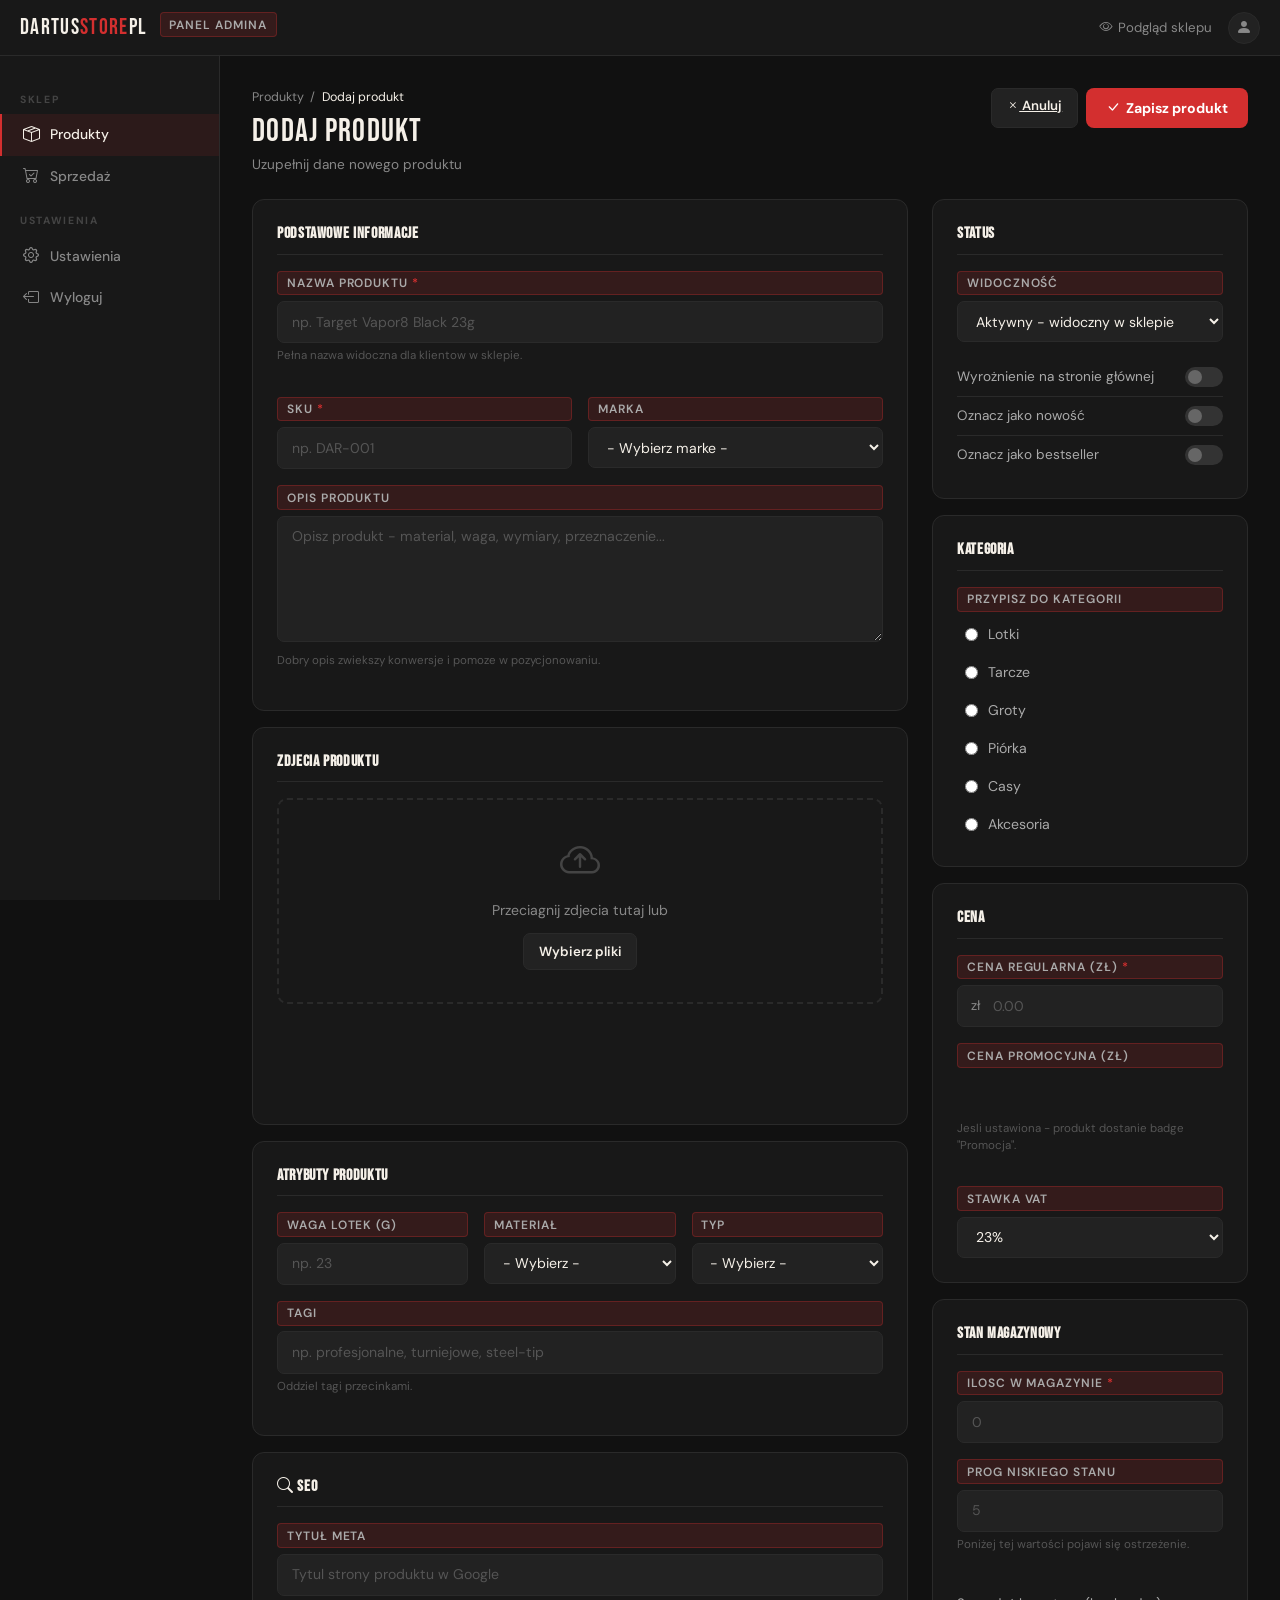
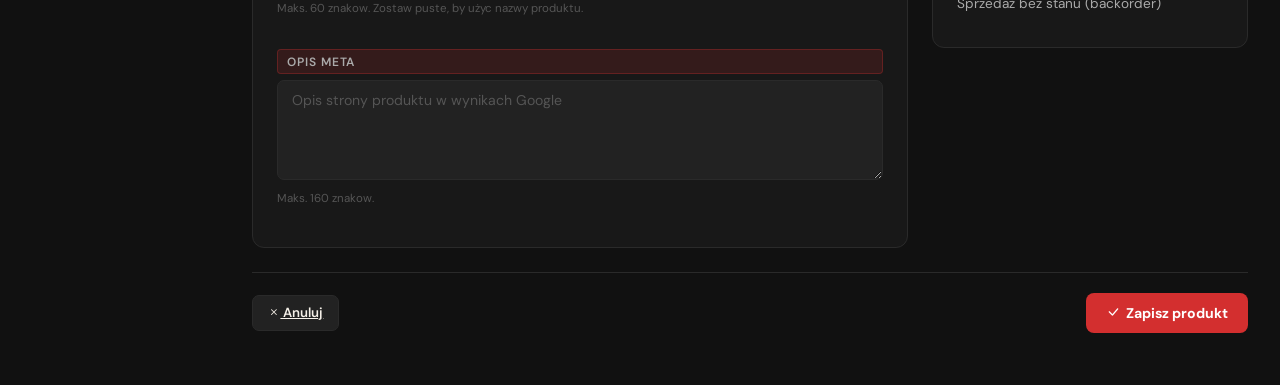
==== DartusStorePL/admin-dodaj.html @ 78778177 "Publish project on GitHub Publish the full project and W3C validation on GitHub" ====
<!DOCTYPE html>
<html lang="pl">
<head>
  <meta charset="UTF-8">
  <meta name="viewport" content="width=device-width, initial-scale=1.0">
  <meta name="description" content="Panel administracyjny DartusStorePL - dodawanie nowego produktu.">
  <meta name="robots" content="noindex, nofollow">
  <meta name="author" content="Julian Machowski 4TP">

  <title>Dodaj produkt - DartusStorePL Admin</title>

  <link rel="stylesheet" href="https://cdn.jsdelivr.net/npm/bootstrap@5.3.3/dist/css/bootstrap.min.css">
  <link rel="stylesheet" href="https://cdn.jsdelivr.net/npm/bootstrap-icons@1.11.3/font/bootstrap-icons.min.css">
  <link rel="stylesheet" href="css/admin.css">

  <link rel="preconnect" href="https://fonts.googleapis.com">
  <link rel="preconnect" href="https://fonts.gstatic.com" crossorigin="anonymous">
  <link href="https://fonts.googleapis.com/css2?family=Bebas+Neue&family=DM+Sans:wght@400;500;600&display=swap" rel="stylesheet">
  <link rel="shortcut icon" href="assets/img/favicon.ico" type="image/x-icon">
</head>
<body class="admin-body">

<header class="admin-topbar">
  <div class="admin-topbar-inner">
    <div class="admin-brand">
      <a href="index.html" class="admin-logo">Dartus<span>Store</span>PL</a>
      <span class="admin-label">Panel admina</span>
    </div>
    <div class="admin-topbar-right">
      <a href="index.html" class="admin-topbar-link" aria-label="Podglad sklepu">
        <i class="bi bi-eye" aria-hidden="true"></i>
        <span class="d-none d-md-inline">Podgląd sklepu</span>
      </a>
      <div class="admin-avatar" role="img" aria-label="Zalogowany jako: Admin">
        <i class="bi bi-person-fill" aria-hidden="true"></i>
      </div>
    </div>
  </div>
</header>

<div class="admin-layout">

  <nav class="admin-sidebar" aria-label="Nawigacja panelu administracyjnego">
    <ul class="admin-nav">
      <li class="admin-nav-section">Sklep</li>
      <li>
        <a href="admin-produkty.html" class="admin-nav-link active" aria-current="page">
          <i class="bi bi-box-seam" aria-hidden="true"></i> Produkty
        </a>
      </li>
      <li>
        <a href="admin-sprzedaz.html" class="admin-nav-link">
          <i class="bi bi-cart-check" aria-hidden="true"></i> Sprzedaż
        </a>
      </li>
      <li class="admin-nav-section">Ustawienia</li>
      <li>
        <a href="#" class="admin-nav-link">
          <i class="bi bi-gear" aria-hidden="true"></i> Ustawienia
        </a>
      </li>
      <li>
        <a href="index.html" class="admin-nav-link">
          <i class="bi bi-box-arrow-left" aria-hidden="true"></i> Wyloguj
        </a>
      </li>
    </ul>
  </nav>

  <main class="admin-main" id="main-content">

    <div class="admin-page-header">
      <div>
        <nav aria-label="Sciezka nawigacyjna">
          <ol class="admin-breadcrumb">
            <li><a href="admin-produkty.html">Produkty</a></li>
            <li aria-hidden="true">/</li>
            <li aria-current="page">Dodaj produkt</li>
          </ol>
        </nav>
        <h1 class="admin-page-title">Dodaj produkt</h1>
        <p class="admin-page-sub">Uzupełnij dane nowego produktu</p>
      </div>
      <div class="d-flex gap-2 flex-wrap">
        <a href="admin-produkty.html" class="btn-secondary-admin">
          <i class="bi bi-x" aria-hidden="true"></i> Anuluj
        </a>
        <button type="submit" form="productForm" class="btn-primary-admin">
          <i class="bi bi-check-lg" aria-hidden="true"></i> Zapisz produkt
        </button>
      </div>
    </div>

    <form id="productForm" method="post" action="#" novalidate>
      <div class="row g-4">

        <div class="col-lg-8">

          <section class="admin-form-card" aria-labelledby="section-basic">
            <h2 class="admin-form-section-title" id="section-basic">Podstawowe informacje</h2>
            <div class="row g-3">
              <div class="col-12">
                <label for="productName" class="admin-label">
                  Nazwa produktu <span class="admin-required" aria-hidden="true">*</span>
                </label>
                <input type="text" id="productName" name="productName" class="admin-input"
                  placeholder="np. Target Vapor8 Black 23g" required autocomplete="off">
                <p class="admin-input-hint">Pełna nazwa widoczna dla klientow w sklepie.</p>
              </div>
              <div class="col-md-6">
                <label for="productSku" class="admin-label">
                  SKU <span class="admin-required" aria-hidden="true">*</span>
                </label>
                <input type="text" id="productSku" name="productSku" class="admin-input"
                  placeholder="np. DAR-001" required autocomplete="off">
              </div>
              <div class="col-md-6">
                <label for="productBrand" class="admin-label">Marka</label>
                <select id="productBrand" name="productBrand" class="admin-input">
                  <option value="">- Wybierz marke -</option>
                  <option value="target">Target</option>
                  <option value="winmau">Winmau</option>
                  <option value="unicorn">Unicorn</option>
                  <option value="harrows">Harrows</option>
                  <option value="red-dragon">Red Dragon</option>
                  <option value="gran">Gran</option>
                </select>
              </div>
              <div class="col-12">
                <label for="productDesc" class="admin-label">Opis produktu</label>
                <textarea id="productDesc" name="productDesc" class="admin-input admin-textarea"
                  rows="5" placeholder="Opisz produkt - material, waga, wymiary, przeznaczenie..."></textarea>
                <p class="admin-input-hint">Dobry opis zwiekszy konwersje i pomoze w pozycjonowaniu.</p>
              </div>
            </div>
          </section>

          <section class="admin-form-card" aria-labelledby="section-images">
            <h2 class="admin-form-section-title" id="section-images">Zdjecia produktu</h2>
            <div class="upload-zone" role="region" aria-label="Strefa przesylania zdejec">
              <i class="bi bi-cloud-arrow-up upload-zone-icon" aria-hidden="true"></i>
              <p class="upload-zone-text">Przeciagnij zdjecia tutaj lub</p>
              <label for="productImages" class="btn-secondary-admin upload-file-label">
                Wybierz pliki
                <input type="file" id="productImages" name="productImages"
                  accept="image/jpeg,image/png,image/webp" multiple class="visually-hidden">
              </label>
            </div> 
            <div class="upload-preview" role="region" aria-label="Podglad zdejec">
              <div class="upload-thumb upload-thumb-empty" role="img" aria-label="Zdjecie glowne - puste">
                <i class="bi bi-image" aria-hidden="true"></i>
                <span>Glowne</span>
              </div>
              <div class="upload-thumb upload-thumb-empty" role="img" aria-label="Zdjecie 2 - puste">
                <i class="bi bi-plus" aria-hidden="true"></i>
              </div>
              <div class="upload-thumb upload-thumb-empty" role="img" aria-label="Zdjecie 3 - puste">
                <i class="bi bi-plus" aria-hidden="true"></i>
              </div>
              <div class="upload-thumb upload-thumb-empty" role="img" aria-label="Zdjecie 4 - puste">
                <i class="bi bi-plus" aria-hidden="true"></i>
              </div>
            </div>
          </section>

          <section class="admin-form-card" aria-labelledby="section-attrs">
            <h2 class="admin-form-section-title" id="section-attrs">Atrybuty produktu</h2>
            <div class="row g-3">
              <div class="col-md-4">
                <label for="attrWeight" class="admin-label">Waga lotek (g)</label>
                <input type="number" id="attrWeight" name="attrWeight" class="admin-input"
                  placeholder="np. 23" min="1" max="50" step="0.5">
              </div>
              <div class="col-md-4">
                <label for="attrMaterial" class="admin-label">Materiał</label>
                <select id="attrMaterial" name="attrMaterial" class="admin-input">
                  <option value="">- Wybierz -</option>
                  <option value="tungsten-90">Wolfram 90%</option>
                  <option value="tungsten-80">Wolfram 80%</option>
                  <option value="brass">Mosiadz</option>
                  <option value="plastic">Plastik</option>
                  <option value="sisal">Sisal</option>
                </select>
              </div>
              <div class="col-md-4">
                <label for="attrType" class="admin-label">Typ</label>
                <select id="attrType" name="attrType" class="admin-input">
                  <option value="">- Wybierz -</option>
                  <option value="steel">Steel tip</option>
                  <option value="soft">Soft tip</option>
                  <option value="electronic">Elektroniczna</option>
                  <option value="sisal">Sizalowa</option>
                </select>
              </div>
              <div class="col-12">
                <label for="productTags" class="admin-label">Tagi</label>
                <input type="text" id="productTags" name="productTags" class="admin-input"
                  placeholder="np. profesjonalne, turniejowe, steel-tip" autocomplete="off">
                <p class="admin-input-hint">Oddziel tagi przecinkami.</p>
              </div>
            </div>
          </section>

          <section class="admin-form-card" aria-labelledby="section-seo">
            <h2 class="admin-form-section-title" id="section-seo">
              <i class="bi bi-search" aria-hidden="true"></i> SEO
            </h2>
            <div class="row g-3">
              <div class="col-12">
                <label for="seoTitle" class="admin-label">Tytuł meta</label>
                <input type="text" id="seoTitle" name="seoTitle" class="admin-input"
                  placeholder="Tytul strony produktu w Google" maxlength="60" autocomplete="off">
                <p class="admin-input-hint">Maks. 60 znakow. Zostaw puste, by użyc nazwy produktu.</p>
              </div>
              <div class="col-12">
                <label for="seoDesc" class="admin-label">Opis meta</label>
                <textarea id="seoDesc" name="seoDesc" class="admin-input admin-textarea"
                  rows="2" placeholder="Opis strony produktu w wynikach Google" maxlength="160"></textarea>
                <p class="admin-input-hint">Maks. 160 znakow.</p>
              </div>
            </div>
          </section>

        </div>

        <div class="col-lg-4">

          <section class="admin-form-card" aria-labelledby="section-status">
            <h2 class="admin-form-section-title" id="section-status">Status</h2>
            <div class="mb-3">
              <label for="productStatus" class="admin-label">Widoczność</label>
              <select id="productStatus" name="productStatus" class="admin-input">
                <option value="active">Aktywny - widoczny w sklepie</option>
                <option value="draft">Szkic - niewidoczny</option>
                <option value="archived">Zarchiwizowany</option>
              </select>
            </div>
            <div class="admin-switch-row">
              <span class="admin-switch-label">Wyrożnienie na stronie głównej</span>
              <label class="admin-switch">
                <input type="checkbox" name="featured" aria-describedby="sw-wlacz-wyroznienie-na-stronie-glownej">
                <span class="admin-switch-slider" aria-hidden="true"></span>
                <span id="sw-wlacz-wyroznienie-na-stronie-glownej" class="visually-hidden">Włącz wyrożnienie na stronie głównej</span>
              </label>
            </div>
            <div class="admin-switch-row">
              <span class="admin-switch-label">Oznacz jako nowość</span>
              <label class="admin-switch">
                <input type="checkbox" name="isNew" aria-describedby="sw-oznacz-jako-nowosc">
                <span class="admin-switch-slider" aria-hidden="true"></span>
                <span id="sw-oznacz-jako-nowosc" class="visually-hidden">Oznacz jako nowość</span>
              </label>
            </div>
            <div class="admin-switch-row">
              <span class="admin-switch-label">Oznacz jako bestseller</span>
              <label class="admin-switch">
                <input type="checkbox" name="isBestseller" aria-describedby="sw-oznacz-jako-bestseller">
                <span class="admin-switch-slider" aria-hidden="true"></span>
                <span id="sw-oznacz-jako-bestseller" class="visually-hidden">Oznacz jako bestseller</span>
              </label>
            </div>
          </section>

          <section class="admin-form-card" aria-labelledby="section-category">
            <h2 class="admin-form-section-title" id="section-category">Kategoria</h2>
            <fieldset>
              <legend class="admin-label">Przypisz do kategorii</legend>
              <div class="category-checklist">
                <label class="category-check-item">
                  <input type="radio" name="category" value="lotki"> Lotki
                </label>
                <label class="category-check-item">
                  <input type="radio" name="category" value="tarcze"> Tarcze
                </label>
                <label class="category-check-item">
                  <input type="radio" name="category" value="groty"> Groty
                </label>
                <label class="category-check-item">
                  <input type="radio" name="category" value="piorka"> Piórka
                </label>
                <label class="category-check-item">
                  <input type="radio" name="category" value="casy"> Casy
                </label>
                <label class="category-check-item">
                  <input type="radio" name="category" value="akcesoria"> Akcesoria
                </label>
              </div>
            </fieldset>
          </section>

          <section class="admin-form-card" aria-labelledby="section-price">
            <h2 class="admin-form-section-title" id="section-price">Cena</h2>
            <div class="row g-3">
              <div class="col-12">
                <label for="priceRegular" class="admin-label">
                  Cena regularna (zł) <span class="admin-required" aria-hidden="true">*</span>
                </label>
                <div class="price-input-wrap">
                  <span class="price-input-prefix" aria-hidden="true">zł</span>
                  <input type="number" id="priceRegular" name="priceRegular" class="admin-input price-input"
                    placeholder="0.00" min="0" step="0.01" required>
                </div>
              </div>
              <div class="col-12">
                <label for="priceSale" class="admin-label">Cena promocyjna (zł)</label>
                <div class="price-input-wrap">
                  <span class="price-input-prefix" aria-hidden="true">zł</span>
                  <input type="number" id="priceSale" name="priceSale" class="admin-input price-input"
                    placeholder="Zostaw puste, jesli brak" min="0" step="0.01">
                </div>
                <p class="admin-input-hint">Jesli ustawiona - produkt dostanie badge "Promocja".</p>
              </div>
              <div class="col-12">
                <label for="priceTax" class="admin-label">Stawka VAT</label>
                <select id="priceTax" name="priceTax" class="admin-input">
                  <option value="23" selected>23%</option>
                  <option value="8">8%</option>
                  <option value="5">5%</option>
                  <option value="0">0%</option>
                </select>
              </div>
            </div>
          </section>

          <section class="admin-form-card" aria-labelledby="section-stock">
            <h2 class="admin-form-section-title" id="section-stock">Stan magazynowy</h2>
            <div class="row g-3">
              <div class="col-12">
                <label for="stockQty" class="admin-label">
                  Ilosc w magazynie <span class="admin-required" aria-hidden="true">*</span>
                </label>
                <input type="number" id="stockQty" name="stockQty" class="admin-input"
                  placeholder="0" min="0" required>
              </div>
              <div class="col-12">
                <label for="stockLow" class="admin-label">Prog niskiego stanu</label>
                <input type="number" id="stockLow" name="stockLow" class="admin-input"
                  placeholder="5" min="0">
                <p class="admin-input-hint">Poniżej tej wartości pojawi się ostrzeżenie.</p>
              </div>
              <div class="col-12">
                <div class="admin-switch-row">
                  <span class="admin-switch-label">Sprzedaż bez stanu (backorder)</span>
                  <label class="admin-switch">
                <input type="checkbox" name="backorder" aria-describedby="sw-wlacz-sprzedaz-bez-stanu">
                <span class="admin-switch-slider" aria-hidden="true"></span>
                <span id="sw-wlacz-sprzedaz-bez-stanu" class="visually-hidden">Włącz sprzedaż bez stanu</span>
              </label>
                </div>
              </div>
            </div>
          </section>

        </div>
      </div>

      <div class="admin-form-actions">
        <a href="admin-produkty.html" class="btn-secondary-admin">
          <i class="bi bi-x" aria-hidden="true"></i> Anuluj
        </a>
        <button type="submit" class="btn-primary-admin">
          <i class="bi bi-check-lg" aria-hidden="true"></i> Zapisz produkt
        </button>
      </div>

    </form>
  </main>
</div>

<script src="https://cdn.jsdelivr.net/npm/bootstrap@5.3.3/dist/js/bootstrap.bundle.min.js"></script>
</body>
</html>
---- DartusStorePL/css/admin.css ----
:root {
  --dark: #0f0f0f;
  --dark2: #181818;
  --dark3: #222222;
  --red: #d32f2f;
  --red-h: #e53935;
  --green: #2e7d32;
  --green-h: #388e3c;
  --cream: #f5f0e8;
  --muted: #888;
  --border: #2a2a2a;
  --sidebar-w: 220px;
}

*,
*::before,
*::after {
  box-sizing: border-box;
}

body.admin-body {
  background: #111;
  color: var(--cream);
  font-family: "DM Sans", sans-serif;
  font-size: 14px;
  margin: 0;
}

h1,
h2,
h3 {
  font-family: "Bebas Neue", sans-serif;
  letter-spacing: 0.04em;
}

.admin-topbar {
  position: fixed;
  top: 0;
  left: 0;
  right: 0;
  height: 56px;
  background: var(--dark2);
  border-bottom: 1px solid var(--border);
  z-index: 1000;
}
.admin-topbar-inner {
  height: 100%;
  display: flex;
  align-items: center;
  justify-content: space-between;
  padding: 0 1.25rem;
}
.admin-brand {
  display: flex;
  align-items: center;
  gap: 0.75rem;
}
.admin-logo {
  font-family: "Bebas Neue", sans-serif;
  font-size: 1.4rem;
  letter-spacing: 0.06em;
  color: var(--cream);
  text-decoration: none;
}
.admin-logo span {
  color: var(--red);
}
.admin-label {
  background: rgba(211, 47, 47, 0.15);
  border: 1px solid rgba(211, 47, 47, 0.3);
  color: var(--red);
  font-size: 0.68rem;
  font-weight: 700;
  text-transform: uppercase;
  letter-spacing: 0.12em;
  padding: 0.15rem 0.55rem;
  border-radius: 4px;
}
.admin-topbar-right {
  display: flex;
  align-items: center;
  gap: 1rem;
}
.admin-topbar-link {
  color: var(--muted);
  text-decoration: none;
  font-size: 0.83rem;
  display: flex;
  align-items: center;
  gap: 0.4rem;
  transition: color 0.2s;
}
.admin-topbar-link:hover {
  color: var(--cream);
}
.admin-avatar {
  width: 32px;
  height: 32px;
  border-radius: 50%;
  background: var(--dark3);
  border: 1px solid var(--border);
  display: flex;
  align-items: center;
  justify-content: center;
  color: var(--muted);
  font-size: 1rem;
}

.admin-layout {
  display: flex;
  margin-top: 56px;
  min-height: calc(100vh - 56px);
}

.admin-sidebar {
  width: var(--sidebar-w);
  background: var(--dark2);
  border-right: 1px solid var(--border);
  padding: 1.25rem 0;
  flex-shrink: 0;
  position: sticky;
  top: 56px;
  height: calc(100vh - 56px);
  overflow-y: auto;
}
.admin-nav {
  list-style: none;
  padding: 0;
  margin: 0;
}
.admin-nav-section {
  font-size: 0.65rem;
  font-weight: 700;
  text-transform: uppercase;
  letter-spacing: 0.16em;
  color: #444;
  padding: 1rem 1.25rem 0.4rem;
}
.admin-nav-link {
  display: flex;
  align-items: center;
  gap: 0.6rem;
  color: #888;
  text-decoration: none;
  font-size: 0.87rem;
  font-weight: 500;
  padding: 0.55rem 1.25rem;
  transition:
    background 0.15s,
    color 0.15s;
  border-left: 2px solid transparent;
}
.admin-nav-link:hover {
  background: rgba(255, 255, 255, 0.04);
  color: var(--cream);
}
.admin-nav-link.active {
  background: rgba(211, 47, 47, 0.1);
  color: var(--cream);
  border-left-color: var(--red);
}
.admin-nav-link i {
  font-size: 1rem;
  width: 18px;
  text-align: center;
}

.admin-main {
  flex: 1;
  padding: 2rem;
  min-width: 0;
}

.admin-page-header {
  display: flex;
  align-items: flex-start;
  justify-content: space-between;
  flex-wrap: wrap;
  gap: 1rem;
  margin-bottom: 1.5rem;
}
.admin-page-title {
  font-size: 2rem;
  margin: 0 0 0.2rem;
}
.admin-page-sub {
  color: var(--muted);
  font-size: 0.85rem;
  margin: 0;
}

.btn-primary-admin {
  background: var(--red);
  color: #fff;
  border: none;
  border-radius: 8px;
  padding: 0.6rem 1.25rem;
  font-size: 0.88rem;
  font-weight: 700;
  text-decoration: none;
  display: inline-flex;
  align-items: center;
  gap: 0.4rem;
  transition: background 0.2s;
  cursor: pointer;
  font-family: "DM Sans", sans-serif;
  white-space: nowrap;
}
.btn-primary-admin:hover {
  background: var(--red-h);
  color: #fff;
}
.btn-secondary-admin {
  background: var(--dark3);
  color: var(--cream);
  border: 1px solid var(--border);
  border-radius: 7px;
  padding: 0.45rem 0.9rem;
  font-size: 0.83rem;
  font-weight: 600;
  cursor: pointer;
  transition: border-color 0.2s;
  font-family: "DM Sans", sans-serif;
  white-space: nowrap;
}
.btn-secondary-admin:hover {
  border-color: #555;
}

.admin-stat-card {
  background: var(--dark2);
  border: 1px solid var(--border);
  border-radius: 12px;
  padding: 1.1rem;
  display: flex;
  align-items: center;
  gap: 0.9rem;
}
.admin-stat-icon {
  width: 44px;
  height: 44px;
  border-radius: 10px;
  display: flex;
  align-items: center;
  justify-content: center;
  font-size: 1.2rem;
  flex-shrink: 0;
}
.icon-blue {
  background: rgba(33, 150, 243, 0.12);
  color: #42a5f5;
}
.icon-green {
  background: rgba(46, 125, 50, 0.12);
  color: var(--green-h);
}
.icon-orange {
  background: rgba(230, 126, 34, 0.12);
  color: #e67e22;
}
.icon-red {
  background: rgba(211, 47, 47, 0.12);
  color: var(--red);
}
.admin-stat-num {
  font-family: "Bebas Neue", sans-serif;
  font-size: 1.8rem;
  line-height: 1;
  color: var(--cream);
}
.admin-stat-label {
  font-size: 0.75rem;
  color: var(--muted);
  margin-top: 0.1rem;
}

.admin-toolbar {
  display: flex;
  align-items: center;
  flex-wrap: wrap;
  gap: 0.6rem;
  margin-bottom: 1rem;
  justify-content: space-between;
}
.admin-toolbar-left {
  display: flex;
  align-items: center;
  flex-wrap: wrap;
  gap: 0.6rem;
}
.admin-toolbar-right {
  display: flex;
  align-items: center;
  gap: 0.6rem;
}

.admin-search-wrap {
  position: relative;
}
.admin-search-icon {
  position: absolute;
  left: 0.75rem;
  top: 50%;
  transform: translateY(-50%);
  color: var(--muted);
  font-size: 0.9rem;
  pointer-events: none;
}
.admin-search {
  background: var(--dark2);
  border: 1px solid var(--border);
  border-radius: 7px;
  padding: 0.45rem 0.8rem 0.45rem 2.2rem;
  color: var(--cream);
  font-size: 0.85rem;
  font-family: "DM Sans", sans-serif;
  width: 220px;
  transition: border-color 0.2s;
}
.admin-search:focus {
  outline: none;
  border-color: var(--red);
}
.admin-search::placeholder {
  color: #555;
}
.admin-search::-webkit-search-cancel-button {
  display: none;
}

.admin-select {
  background: var(--dark2);
  border: 1px solid var(--border);
  border-radius: 7px;
  color: var(--cream);
  font-size: 0.83rem;
  padding: 0.45rem 0.75rem;
  font-family: "DM Sans", sans-serif;
  cursor: pointer;
  transition: border-color 0.2s;
}
.admin-select:focus {
  outline: none;
  border-color: var(--red);
}
.admin-select option {
  background: var(--dark2);
}

.admin-table-wrap {
  background: var(--dark2);
  border: 1px solid var(--border);
  border-radius: 12px;
  overflow-x: auto;
}
.admin-table {
  width: 100%;
  border-collapse: collapse;
  white-space: nowrap;
}
.admin-table thead tr {
  border-bottom: 1px solid var(--border);
}
.admin-table thead th {
  padding: 0.75rem 1rem;
  font-size: 0.72rem;
  font-weight: 700;
  text-transform: uppercase;
  letter-spacing: 0.1em;
  color: var(--muted);
  text-align: left;
}
.admin-table tbody tr {
  border-bottom: 1px solid var(--border);
  transition: background 0.15s;
}
.admin-table tbody tr:last-child {
  border-bottom: none;
}
.admin-table tbody tr:hover {
  background: rgba(255, 255, 255, 0.02);
}
.admin-table tbody td {
  padding: 0.85rem 1rem;
  vertical-align: middle;
}

.col-check {
  width: 40px;
}
.col-img {
  width: 56px;
}
.col-actions {
  width: 90px;
}

.sort-btn {
  background: none;
  border: none;
  color: var(--muted);
  font-size: 0.72rem;
  font-weight: 700;
  text-transform: uppercase;
  letter-spacing: 0.1em;
  cursor: pointer;
  display: flex;
  align-items: center;
  gap: 0.3rem;
  padding: 0;
  font-family: "DM Sans", sans-serif;
  transition: color 0.2s;
}
.sort-btn:hover {
  color: var(--cream);
}

.admin-checkbox {
  accent-color: var(--red);
  width: 15px;
  height: 15px;
  cursor: pointer;
}

.table-thumb {
  width: 40px;
  height: 40px;
  border-radius: 7px;
  background: linear-gradient(135deg, #1e1e1e, #282828);
  display: flex;
  align-items: center;
  justify-content: center;
  font-size: 1.2rem;
}

.table-product-name {
  font-size: 0.9rem;
  font-weight: 600;
  color: var(--cream);
}
.table-product-meta {
  font-size: 0.75rem;
  color: var(--muted);
  margin-top: 0.15rem;
}

.table-badge {
  font-size: 0.68rem;
  font-weight: 700;
  text-transform: uppercase;
  letter-spacing: 0.08em;
  padding: 0.2rem 0.55rem;
  border-radius: 4px;
}
.cat-badge {
  background: rgba(33, 150, 243, 0.12);
  color: #64b5f6;
}

.table-price {
  font-size: 0.9rem;
  font-weight: 700;
  color: var(--green-h);
}
.table-price-old {
  font-size: 0.75rem;
  color: var(--muted);
  text-decoration: line-through;
}

.stock-indicator {
  display: flex;
  align-items: center;
  gap: 0.4rem;
  font-size: 0.85rem;
  font-weight: 600;
}
.stock-dot {
  width: 7px;
  height: 7px;
  border-radius: 50%;
  flex-shrink: 0;
}
.stock-ok .stock-dot {
  background: var(--green-h);
}
.stock-ok {
  color: var(--green-h);
}
.stock-low .stock-dot {
  background: #e67e22;
}
.stock-low {
  color: #e67e22;
}
.stock-none .stock-dot {
  background: var(--red);
}
.stock-none {
  color: var(--red);
}

.status-toggle {
  display: flex;
  align-items: center;
  gap: 0.5rem;
  cursor: pointer;
}
.status-toggle input[type="checkbox"] {
  position: absolute;
  opacity: 0;
  width: 0;
  height: 0;
}
.status-slider {
  position: relative;
  width: 34px;
  height: 18px;
  background: #333;
  border-radius: 9px;
  transition: background 0.2s;
  flex-shrink: 0;
}
.status-slider::after {
  content: "";
  position: absolute;
  top: 3px;
  left: 3px;
  width: 12px;
  height: 12px;
  border-radius: 50%;
  background: #666;
  transition:
    transform 0.2s,
    background 0.2s;
}
.status-toggle input:checked + .status-slider {
  background: rgba(46, 125, 50, 0.3);
}
.status-toggle input:checked + .status-slider::after {
  transform: translateX(16px);
  background: var(--green-h);
}
.status-text {
  font-size: 0.78rem;
  color: var(--muted);
}
.status-toggle input:checked ~ .status-text {
  color: var(--green-h);
}

.table-actions {
  display: flex;
  gap: 0.3rem;
  justify-content: flex-end;
}
.action-btn {
  width: 30px;
  height: 30px;
  border: none;
  border-radius: 6px;
  display: flex;
  align-items: center;
  justify-content: center;
  font-size: 0.85rem;
  cursor: pointer;
  text-decoration: none;
  transition:
    background 0.15s,
    color 0.15s;
}
.action-edit {
  background: rgba(33, 150, 243, 0.1);
  color: #64b5f6;
}
.action-edit:hover {
  background: rgba(33, 150, 243, 0.2);
  color: #90caf9;
}
.action-delete {
  background: rgba(211, 47, 47, 0.1);
  color: var(--red);
}
.action-delete:hover {
  background: rgba(211, 47, 47, 0.2);
  color: var(--red-h);
}

.admin-pagination {
  display: flex;
  align-items: center;
  justify-content: space-between;
  flex-wrap: wrap;
  gap: 0.5rem;
}
.pagination-info {
  font-size: 0.82rem;
  color: var(--muted);
}
.pagination .page-link {
  background: var(--dark2);
  border-color: var(--border);
  color: #aaa;
  font-size: 0.85rem;
  padding: 0.4rem 0.7rem;
  transition:
    background 0.15s,
    color 0.15s,
    border-color 0.15s;
}
.pagination .page-link:hover {
  background: var(--dark3);
  border-color: #555;
  color: var(--cream);
}
.pagination .page-item.active .page-link {
  background: var(--red);
  border-color: var(--red);
  color: #fff;
}
.pagination .page-item.disabled .page-link {
  background: var(--dark2);
  border-color: var(--border);
  color: #444;
}

.admin-form-card {
  background: var(--dark2);
  border: 1px solid var(--border);
  border-radius: 12px;
  padding: 1.5rem;
  margin-bottom: 1rem;
}
.admin-form-section-title {
  font-size: 1rem;
  font-weight: 700;
  color: var(--cream);
  margin-bottom: 1rem;
  padding-bottom: 0.65rem;
  border-bottom: 1px solid var(--border);
}
.admin-label {
  display: block;
  font-size: 0.75rem;
  font-weight: 600;
  text-transform: uppercase;
  letter-spacing: 0.08em;
  color: #aaa;
  margin-bottom: 0.35rem;
}
.admin-input {
  width: 100%;
  background: var(--dark3);
  border: 1px solid var(--border);
  border-radius: 7px;
  padding: 0.6rem 0.85rem;
  color: var(--cream);
  font-size: 0.88rem;
  font-family: "DM Sans", sans-serif;
  transition: border-color 0.2s;
}
.admin-input:focus {
  outline: none;
  border-color: var(--red);
}
.admin-input::placeholder {
  color: #555;
}
.admin-textarea {
  resize: vertical;
  min-height: 100px;
}
.admin-input-hint {
  font-size: 0.72rem;
  color: #555;
  margin-top: 0.25rem;
}

.admin-breadcrumb {
  display: flex;
  align-items: center;
  gap: 0.4rem;
  list-style: none;
  padding: 0;
  margin: 0 0 0.4rem;
  font-size: 0.78rem;
  color: var(--muted);
}
.admin-breadcrumb a {
  color: var(--muted);
  text-decoration: none;
  transition: color 0.2s;
}
.admin-breadcrumb a:hover {
  color: var(--cream);
}
.admin-breadcrumb li:last-child {
  color: var(--cream);
}

.upload-zone {
  border: 2px dashed var(--border);
  border-radius: 10px;
  padding: 2rem 1rem;
  text-align: center;
  transition: border-color 0.2s;
  margin-bottom: 1rem;
}
.upload-zone:hover {
  border-color: #555;
}
.upload-zone-icon {
  font-size: 2.5rem;
  color: #444;
  display: block;
  margin-bottom: 0.5rem;
}
.upload-zone-text {
  color: var(--muted);
  font-size: 0.88rem;
  margin-bottom: 0.75rem;
}
.upload-zone-hint {
  color: #555;
  font-size: 0.75rem;
  margin-top: 0.6rem;
  margin-bottom: 0;
}
.upload-file-label {
  cursor: pointer;
  display: inline-flex;
}

.upload-preview {
  display: flex;
  gap: 0.6rem;
  flex-wrap: wrap;
}
.upload-thumb {
  width: 80px;
  height: 80px;
  border-radius: 8px;
  border: 1px solid var(--border);
  display: flex;
  flex-direction: column;
  align-items: center;
  justify-content: center;
  font-size: 1.6rem;
  gap: 0.2rem;
  position: relative;
  overflow: hidden;
}
.upload-thumb-empty {
  background: var(--dark3);
  color: #444;
  font-size: 1.2rem;
  cursor: pointer;
  transition: border-color 0.2s;
}
.upload-thumb-empty span {
  font-size: 0.65rem;
  color: #555;
}
.upload-thumb-empty:hover {
  border-color: #555;
}

.existing-images {
  display: flex;
  gap: 0.6rem;
  flex-wrap: wrap;
  margin-bottom: 0.6rem;
}
.existing-img-wrap {
  position: relative;
  width: 80px;
  height: 80px;
}
.existing-img {
  width: 80px;
  height: 80px;
  border-radius: 8px;
  background: var(--dark3);
  border: 1px solid var(--border);
  display: flex;
  align-items: center;
  justify-content: center;
  font-size: 2rem;
}
.existing-img-badge {
  position: absolute;
  bottom: 4px;
  left: 4px;
  background: rgba(0, 0, 0, 0.75);
  color: var(--cream);
  font-size: 0.6rem;
  font-weight: 700;
  padding: 1px 5px;
  border-radius: 3px;
}
.existing-img-remove {
  position: absolute;
  top: -6px;
  right: -6px;
  width: 20px;
  height: 20px;
  border-radius: 50%;
  background: var(--red);
  border: none;
  color: #fff;
  font-size: 0.7rem;
  display: flex;
  align-items: center;
  justify-content: center;
  cursor: pointer;
  transition: background 0.2s;
}
.existing-img-remove:hover {
  background: var(--red-h);
}

.admin-switch-row {
  display: flex;
  align-items: center;
  justify-content: space-between;
  padding: 0.55rem 0;
  border-bottom: 1px solid var(--border);
}
.admin-switch-row:last-child {
  border-bottom: none;
}
.admin-switch-label {
  font-size: 0.85rem;
  color: #aaa;
}
.admin-switch {
  position: relative;
  display: inline-block;
  width: 38px;
  height: 20px;
  flex-shrink: 0;
}
.admin-switch input {
  position: absolute;
  opacity: 0;
  width: 0;
  height: 0;
}
.admin-switch-slider {
  position: absolute;
  inset: 0;
  background: #333;
  border-radius: 10px;
  transition: background 0.2s;
  cursor: pointer;
}
.admin-switch-slider::after {
  content: "";
  position: absolute;
  top: 3px;
  left: 3px;
  width: 14px;
  height: 14px;
  border-radius: 50%;
  background: #666;
  transition:
    transform 0.2s,
    background 0.2s;
}
.admin-switch input:checked + .admin-switch-slider {
  background: rgba(46, 125, 50, 0.35);
}
.admin-switch input:checked + .admin-switch-slider::after {
  transform: translateX(18px);
  background: var(--green-h);
}

.category-checklist {
  display: flex;
  flex-direction: column;
  gap: 0.15rem;
}
.category-check-item {
  display: flex;
  align-items: center;
  gap: 0.6rem;
  padding: 0.45rem 0.5rem;
  border-radius: 6px;
  cursor: pointer;
  font-size: 0.88rem;
  color: #aaa;
  transition:
    background 0.15s,
    color 0.15s;
}
.category-check-item:hover {
  background: rgba(255, 255, 255, 0.04);
  color: var(--cream);
}
.category-check-item input[type="radio"] {
  accent-color: var(--red);
}

.price-input-wrap {
  position: relative;
}
.price-input-prefix {
  position: absolute;
  left: 0.85rem;
  top: 50%;
  transform: translateY(-50%);
  color: var(--muted);
  font-size: 0.85rem;
  pointer-events: none;
}
.price-input {
  padding-left: 2.2rem !important;
}

.admin-required {
  color: var(--red);
}

.admin-form-actions {
  display: flex;
  align-items: center;
  justify-content: space-between;
  flex-wrap: wrap;
  gap: 0.75rem;
  padding: 1.25rem 0;
  margin-top: 0.5rem;
  border-top: 1px solid var(--border);
}

.edit-status-bar {
  background: var(--dark2);
  border: 1px solid var(--border);
  border-radius: 10px;
  padding: 0.75rem 1rem;
  display: flex;
  align-items: center;
  justify-content: space-between;
  flex-wrap: wrap;
  gap: 0.75rem;
  margin-bottom: 1.5rem;
}
.edit-status-info {
  display: flex;
  align-items: center;
  gap: 1rem;
}
.edit-status-actions {
  display: flex;
  align-items: center;
  gap: 0.5rem;
}
.edit-status-badge {
  font-size: 0.72rem;
  font-weight: 700;
  text-transform: uppercase;
  letter-spacing: 0.1em;
  padding: 0.2rem 0.65rem;
  border-radius: 20px;
}
.status-active {
  background: rgba(46, 125, 50, 0.15);
  color: var(--green-h);
  border: 1px solid rgba(46, 125, 50, 0.3);
}
.status-draft {
  background: rgba(255, 255, 255, 0.06);
  color: #aaa;
  border: 1px solid #333;
}

.btn-danger-admin {
  background: rgba(211, 47, 47, 0.12);
  color: var(--red);
  border: 1px solid rgba(211, 47, 47, 0.25);
  border-radius: 8px;
  padding: 0.6rem 1.25rem;
  font-size: 0.88rem;
  font-weight: 700;
  cursor: pointer;
  display: inline-flex;
  align-items: center;
  gap: 0.4rem;
  transition: background 0.2s;
  font-family: "DM Sans", sans-serif;
  text-decoration: none;
  white-space: nowrap;
}
.btn-danger-admin:hover {
  background: rgba(211, 47, 47, 0.22);
}
.btn-sm-admin {
  padding: 0.4rem 0.85rem;
  font-size: 0.8rem;
}

.history-list {
  list-style: none;
  padding: 0;
  margin: 0;
}
.history-item {
  display: flex;
  gap: 0.75rem;
  padding: 0.6rem 0;
  border-bottom: 1px solid var(--border);
}
.history-item:last-child {
  border-bottom: none;
}
.history-dot {
  width: 8px;
  height: 8px;
  border-radius: 50%;
  background: var(--border);
  flex-shrink: 0;
  margin-top: 5px;
}
.history-action {
  font-size: 0.85rem;
  color: var(--cream);
}
.history-meta {
  font-size: 0.75rem;
  color: var(--muted);
  margin-top: 0.15rem;
}

.order-num {
  font-size: 0.88rem;
  font-weight: 700;
  color: var(--cream);
  font-family: monospace;
}
.order-status {
  display: inline-block;
  font-size: 0.7rem;
  font-weight: 700;
  text-transform: uppercase;
  letter-spacing: 0.08em;
  padding: 0.2rem 0.65rem;
  border-radius: 20px;
  white-space: nowrap;
}
.order-status-new {
  background: rgba(33, 150, 243, 0.12);
  color: #64b5f6;
}
.order-status-paid {
  background: rgba(156, 39, 176, 0.12);
  color: #ce93d8;
}
.order-status-shipped {
  background: rgba(255, 152, 0, 0.12);
  color: #ffb74d;
}
.order-status-delivered {
  background: rgba(46, 125, 50, 0.12);
  color: var(--green-h);
}
.order-status-cancelled {
  background: rgba(211, 47, 47, 0.12);
  color: var(--red);
}
.order-status-refund {
  background: rgba(255, 255, 255, 0.06);
  color: #aaa;
}

.order-products-list {
  display: flex;
  flex-wrap: wrap;
  gap: 0.3rem;
}
.order-product-pill {
  background: var(--dark3);
  border: 1px solid var(--border);
  border-radius: 4px;
  font-size: 0.72rem;
  padding: 0.1rem 0.45rem;
  color: #aaa;
  white-space: nowrap;
}

.admin-date-input {
  width: auto;
  min-width: 130px;
  padding: 0.45rem 0.75rem;
  background: var(--dark2);
  border: 1px solid var(--border);
  border-radius: 7px;
  color: var(--cream);
  font-size: 0.83rem;
  font-family: "DM Sans", sans-serif;
  color-scheme: dark;
}
.admin-date-input:focus {
  outline: none;
  border-color: var(--red);
}

@media (max-width: 991px) {
  .admin-sidebar {
    display: none;
  }
  .admin-layout {
    display: block;
  }
  .admin-main {
    padding: 1.25rem;
  }
}

@media (max-width: 575px) {
  .admin-toolbar {
    flex-direction: column;
    align-items: stretch;
  }
  .admin-toolbar-left,
  .admin-toolbar-right {
    flex-direction: column;
  }
  .admin-search {
    width: 100%;
  }
  .admin-page-header {
    flex-direction: column;
  }
}
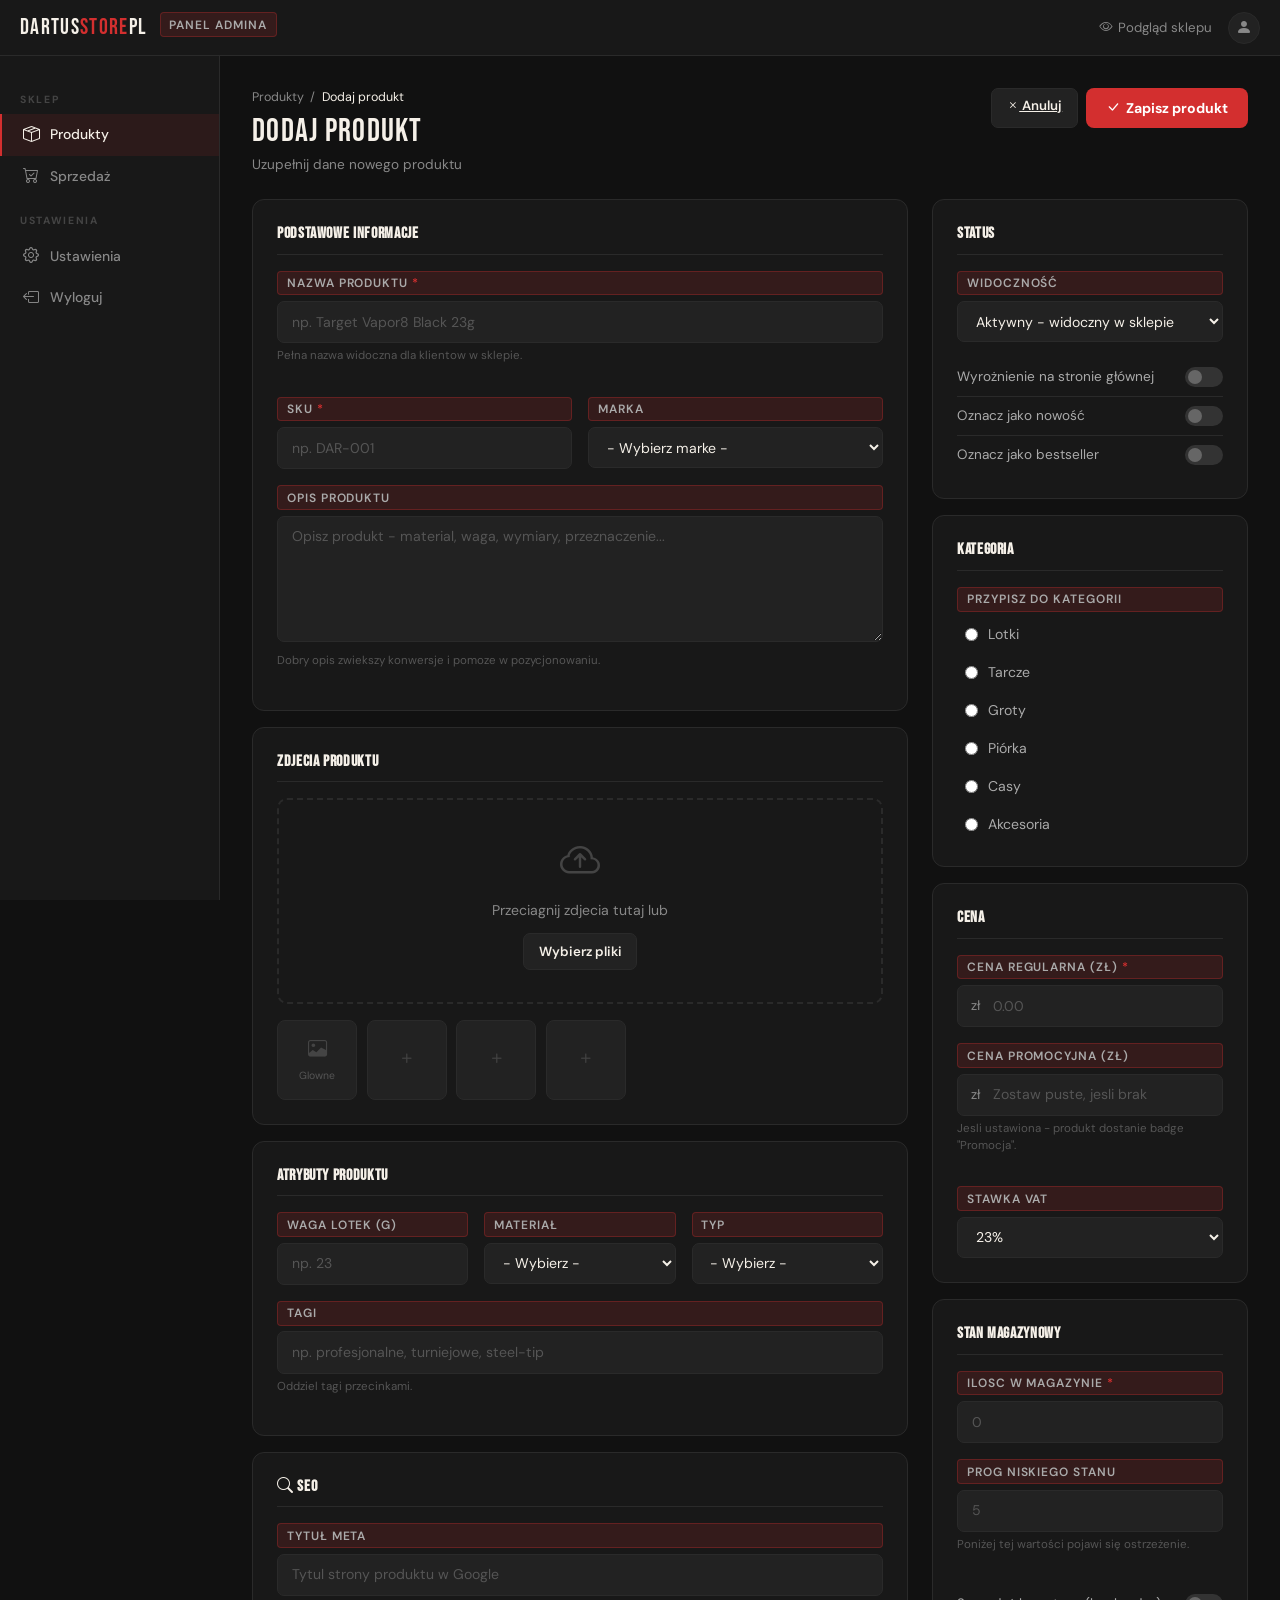
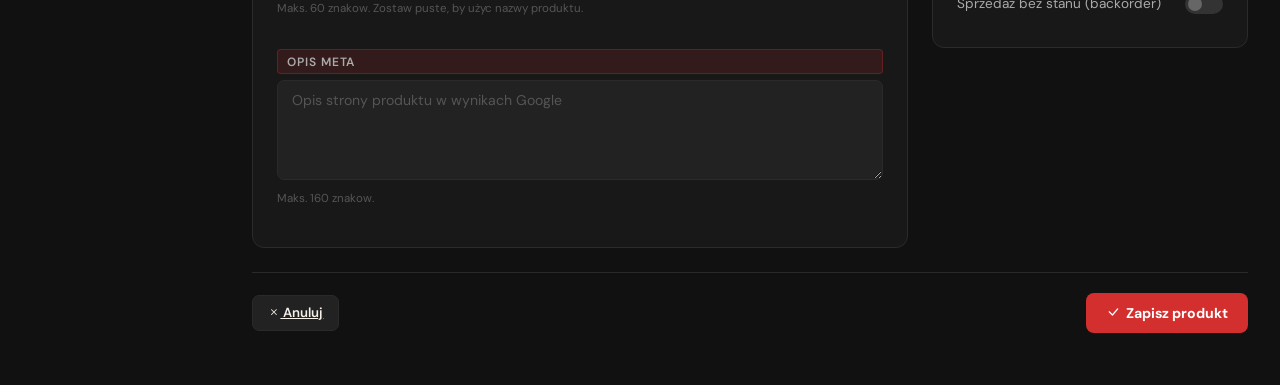
==== commit 4423cb99: "Add bootstrap inside the project" ====
--- a/DartusStorePL/admin-dodaj.html
+++ b/DartusStorePL/admin-dodaj.html
@@ -8,8 +8,7 @@
   <meta name="author" content="Julian Machowski 4TP">
 
   <title>Dodaj produkt - DartusStorePL Admin</title>
-
-  <link rel="stylesheet" href="https://cdn.jsdelivr.net/npm/bootstrap@5.3.3/dist/css/bootstrap.min.css">
+  <link rel="stylesheet" href="css/bootstrap-5.3.8-dist/css/bootstrap.min.css">
   <link rel="stylesheet" href="https://cdn.jsdelivr.net/npm/bootstrap-icons@1.11.3/font/bootstrap-icons.min.css">
   <link rel="stylesheet" href="css/admin.css">
 
@@ -367,6 +366,6 @@
   </main>
 </div>
 
-<script src="https://cdn.jsdelivr.net/npm/bootstrap@5.3.3/dist/js/bootstrap.bundle.min.js"></script>
+<script src="css/bootstrap-5.3.8-dist/js/bootstrap.bundle.min.js"></script>
 </body>
 </html>
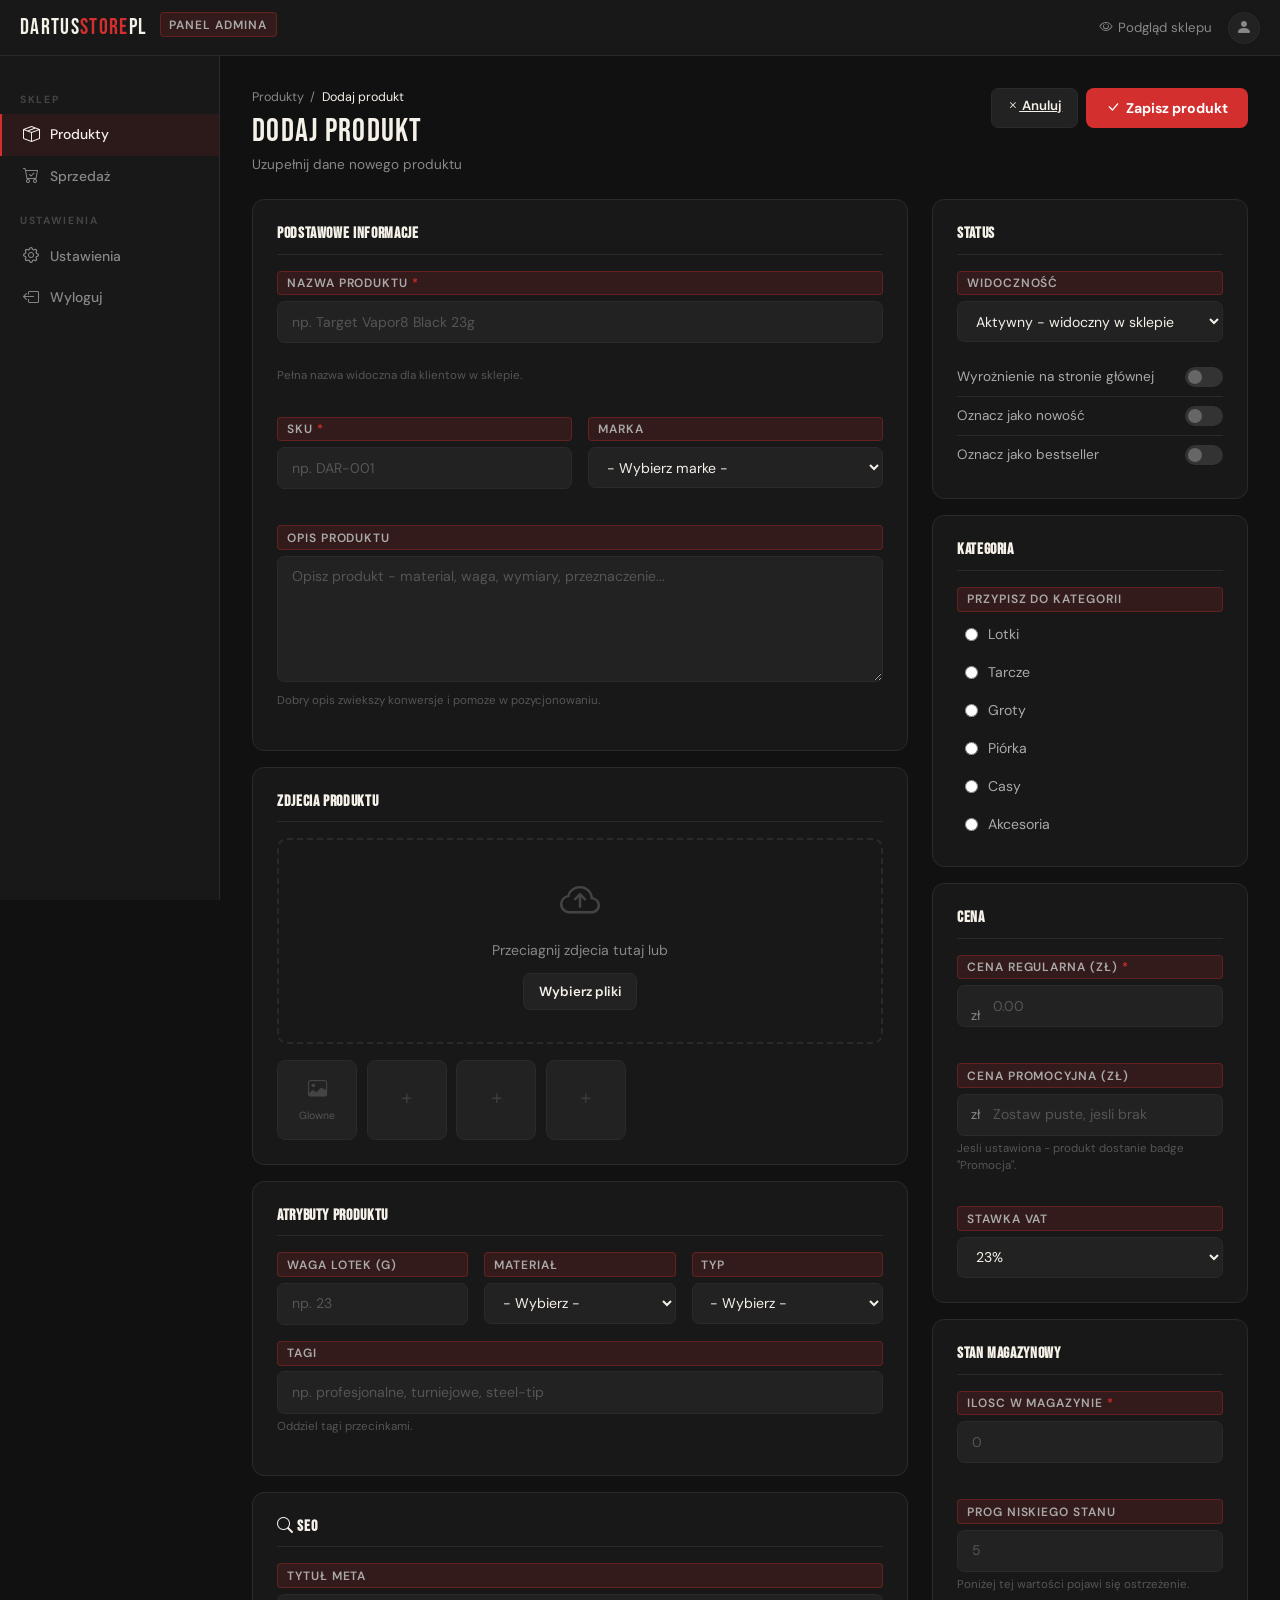
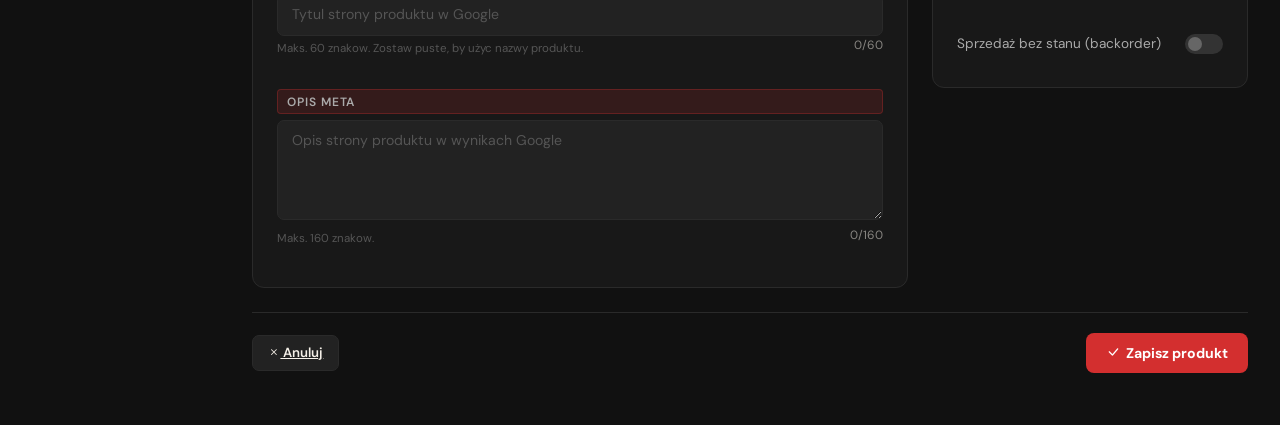
==== commit 06c9dc18: "feat: add stage II JavaScript - classes, form validation, AJAX" ====
--- a/DartusStorePL/admin-dodaj.html
+++ b/DartusStorePL/admin-dodaj.html
@@ -8,7 +8,7 @@
   <meta name="author" content="Julian Machowski 4TP">
 
   <title>Dodaj produkt - DartusStorePL Admin</title>
-  <link rel="stylesheet" href="css/bootstrap-5.3.8-dist/css/bootstrap.min.css">
+  <link rel="stylesheet" href="css/bootstrap-5.3.8-dist/bootstrap.min.css">
   <link rel="stylesheet" href="https://cdn.jsdelivr.net/npm/bootstrap-icons@1.11.3/font/bootstrap-icons.min.css">
   <link rel="stylesheet" href="css/admin.css">
 
@@ -367,5 +367,7 @@
 </div>
 
 <script src="css/bootstrap-5.3.8-dist/js/bootstrap.bundle.min.js"></script>
+<script src="js/mockApi.js"></script>
+<script src="js/admin-dodaj.js"></script>
 </body>
 </html>
--- a/DartusStorePL/css/admin.css
+++ b/DartusStorePL/css/admin.css
@@ -43,6 +43,7 @@
   border-bottom: 1px solid var(--border);
   z-index: 1000;
 }
+
 .admin-topbar-inner {
   height: 100%;
   display: flex;
@@ -50,11 +51,13 @@
   justify-content: space-between;
   padding: 0 1.25rem;
 }
+
 .admin-brand {
   display: flex;
   align-items: center;
   gap: 0.75rem;
 }
+
 .admin-logo {
   font-family: "Bebas Neue", sans-serif;
   font-size: 1.4rem;
@@ -62,9 +65,11 @@
   color: var(--cream);
   text-decoration: none;
 }
+
 .admin-logo span {
   color: var(--red);
 }
+
 .admin-label {
   background: rgba(211, 47, 47, 0.15);
   border: 1px solid rgba(211, 47, 47, 0.3);
@@ -75,12 +80,29 @@
   letter-spacing: 0.12em;
   padding: 0.15rem 0.55rem;
   border-radius: 4px;
-}
+  display: none;
+}
+
+@media (min-width: 576px) {
+  .admin-label {
+    display: inline-block;
+  }
+}
+
+@media (max-width: 576px) {
+  .admin-label {
+    display: inline-block;
+    width: 6em;
+    text-align: center;
+  }
+}
+
 .admin-topbar-right {
   display: flex;
   align-items: center;
   gap: 1rem;
 }
+
 .admin-topbar-link {
   color: var(--muted);
   text-decoration: none;
@@ -90,9 +112,11 @@
   gap: 0.4rem;
   transition: color 0.2s;
 }
+
 .admin-topbar-link:hover {
   color: var(--cream);
 }
+
 .admin-avatar {
   width: 32px;
   height: 32px;
@@ -123,11 +147,13 @@
   height: calc(100vh - 56px);
   overflow-y: auto;
 }
+
 .admin-nav {
   list-style: none;
   padding: 0;
   margin: 0;
 }
+
 .admin-nav-section {
   font-size: 0.65rem;
   font-weight: 700;
@@ -136,6 +162,7 @@
   color: #444;
   padding: 1rem 1.25rem 0.4rem;
 }
+
 .admin-nav-link {
   display: flex;
   align-items: center;
@@ -150,15 +177,18 @@
     color 0.15s;
   border-left: 2px solid transparent;
 }
+
 .admin-nav-link:hover {
   background: rgba(255, 255, 255, 0.04);
   color: var(--cream);
 }
+
 .admin-nav-link.active {
   background: rgba(211, 47, 47, 0.1);
   color: var(--cream);
   border-left-color: var(--red);
 }
+
 .admin-nav-link i {
   font-size: 1rem;
   width: 18px;
@@ -179,10 +209,12 @@
   gap: 1rem;
   margin-bottom: 1.5rem;
 }
+
 .admin-page-title {
   font-size: 2rem;
   margin: 0 0 0.2rem;
 }
+
 .admin-page-sub {
   color: var(--muted);
   font-size: 0.85rem;
@@ -206,10 +238,12 @@
   font-family: "DM Sans", sans-serif;
   white-space: nowrap;
 }
+
 .btn-primary-admin:hover {
   background: var(--red-h);
   color: #fff;
 }
+
 .btn-secondary-admin {
   background: var(--dark3);
   color: var(--cream);
@@ -223,8 +257,36 @@
   font-family: "DM Sans", sans-serif;
   white-space: nowrap;
 }
+
 .btn-secondary-admin:hover {
   border-color: #555;
+}
+
+.btn-danger-admin {
+  background: rgba(211, 47, 47, 0.12);
+  color: var(--red);
+  border: 1px solid rgba(211, 47, 47, 0.25);
+  border-radius: 8px;
+  padding: 0.6rem 1.25rem;
+  font-size: 0.88rem;
+  font-weight: 700;
+  cursor: pointer;
+  display: inline-flex;
+  align-items: center;
+  gap: 0.4rem;
+  transition: background 0.2s;
+  font-family: "DM Sans", sans-serif;
+  text-decoration: none;
+  white-space: nowrap;
+}
+
+.btn-danger-admin:hover {
+  background: rgba(211, 47, 47, 0.22);
+}
+
+.btn-sm-admin {
+  padding: 0.4rem 0.85rem;
+  font-size: 0.8rem;
 }
 
 .admin-stat-card {
@@ -235,7 +297,9 @@
   display: flex;
   align-items: center;
   gap: 0.9rem;
-}
+  height: 100%;
+}
+
 .admin-stat-icon {
   width: 44px;
   height: 44px;
@@ -246,28 +310,34 @@
   font-size: 1.2rem;
   flex-shrink: 0;
 }
+
 .icon-blue {
   background: rgba(33, 150, 243, 0.12);
   color: #42a5f5;
 }
+
 .icon-green {
   background: rgba(46, 125, 50, 0.12);
   color: var(--green-h);
 }
+
 .icon-orange {
   background: rgba(230, 126, 34, 0.12);
   color: #e67e22;
 }
+
 .icon-red {
   background: rgba(211, 47, 47, 0.12);
   color: var(--red);
 }
+
 .admin-stat-num {
   font-family: "Bebas Neue", sans-serif;
   font-size: 1.8rem;
   line-height: 1;
   color: var(--cream);
 }
+
 .admin-stat-label {
   font-size: 0.75rem;
   color: var(--muted);
@@ -282,12 +352,14 @@
   margin-bottom: 1rem;
   justify-content: space-between;
 }
+
 .admin-toolbar-left {
   display: flex;
   align-items: center;
   flex-wrap: wrap;
   gap: 0.6rem;
 }
+
 .admin-toolbar-right {
   display: flex;
   align-items: center;
@@ -297,6 +369,7 @@
 .admin-search-wrap {
   position: relative;
 }
+
 .admin-search-icon {
   position: absolute;
   left: 0.75rem;
@@ -306,6 +379,7 @@
   font-size: 0.9rem;
   pointer-events: none;
 }
+
 .admin-search {
   background: var(--dark2);
   border: 1px solid var(--border);
@@ -317,13 +391,16 @@
   width: 220px;
   transition: border-color 0.2s;
 }
+
 .admin-search:focus {
   outline: none;
   border-color: var(--red);
 }
+
 .admin-search::placeholder {
   color: #555;
 }
+
 .admin-search::-webkit-search-cancel-button {
   display: none;
 }
@@ -339,10 +416,12 @@
   cursor: pointer;
   transition: border-color 0.2s;
 }
+
 .admin-select:focus {
   outline: none;
   border-color: var(--red);
 }
+
 .admin-select option {
   background: var(--dark2);
 }
@@ -353,14 +432,17 @@
   border-radius: 12px;
   overflow-x: auto;
 }
+
 .admin-table {
   width: 100%;
   border-collapse: collapse;
   white-space: nowrap;
 }
+
 .admin-table thead tr {
   border-bottom: 1px solid var(--border);
 }
+
 .admin-table thead th {
   padding: 0.75rem 1rem;
   font-size: 0.72rem;
@@ -370,16 +452,20 @@
   color: var(--muted);
   text-align: left;
 }
+
 .admin-table tbody tr {
   border-bottom: 1px solid var(--border);
   transition: background 0.15s;
 }
+
 .admin-table tbody tr:last-child {
   border-bottom: none;
 }
+
 .admin-table tbody tr:hover {
   background: rgba(255, 255, 255, 0.02);
 }
+
 .admin-table tbody td {
   padding: 0.85rem 1rem;
   vertical-align: middle;
@@ -388,9 +474,11 @@
 .col-check {
   width: 40px;
 }
+
 .col-img {
   width: 56px;
 }
+
 .col-actions {
   width: 90px;
 }
@@ -411,6 +499,7 @@
   font-family: "DM Sans", sans-serif;
   transition: color 0.2s;
 }
+
 .sort-btn:hover {
   color: var(--cream);
 }
@@ -438,6 +527,7 @@
   font-weight: 600;
   color: var(--cream);
 }
+
 .table-product-meta {
   font-size: 0.75rem;
   color: var(--muted);
@@ -452,6 +542,7 @@
   padding: 0.2rem 0.55rem;
   border-radius: 4px;
 }
+
 .cat-badge {
   background: rgba(33, 150, 243, 0.12);
   color: #64b5f6;
@@ -462,6 +553,7 @@
   font-weight: 700;
   color: var(--green-h);
 }
+
 .table-price-old {
   font-size: 0.75rem;
   color: var(--muted);
@@ -475,27 +567,34 @@
   font-size: 0.85rem;
   font-weight: 600;
 }
+
 .stock-dot {
   width: 7px;
   height: 7px;
   border-radius: 50%;
   flex-shrink: 0;
 }
+
 .stock-ok .stock-dot {
   background: var(--green-h);
 }
+
 .stock-ok {
   color: var(--green-h);
 }
+
 .stock-low .stock-dot {
   background: #e67e22;
 }
+
 .stock-low {
   color: #e67e22;
 }
+
 .stock-none .stock-dot {
   background: var(--red);
 }
+
 .stock-none {
   color: var(--red);
 }
@@ -506,12 +605,14 @@
   gap: 0.5rem;
   cursor: pointer;
 }
+
 .status-toggle input[type="checkbox"] {
   position: absolute;
   opacity: 0;
   width: 0;
   height: 0;
 }
+
 .status-slider {
   position: relative;
   width: 34px;
@@ -521,6 +622,7 @@
   transition: background 0.2s;
   flex-shrink: 0;
 }
+
 .status-slider::after {
   content: "";
   position: absolute;
@@ -534,17 +636,21 @@
     transform 0.2s,
     background 0.2s;
 }
+
 .status-toggle input:checked + .status-slider {
   background: rgba(46, 125, 50, 0.3);
 }
+
 .status-toggle input:checked + .status-slider::after {
   transform: translateX(16px);
   background: var(--green-h);
 }
+
 .status-text {
   font-size: 0.78rem;
   color: var(--muted);
 }
+
 .status-toggle input:checked ~ .status-text {
   color: var(--green-h);
 }
@@ -554,6 +660,7 @@
   gap: 0.3rem;
   justify-content: flex-end;
 }
+
 .action-btn {
   width: 30px;
   height: 30px;
@@ -569,18 +676,22 @@
     background 0.15s,
     color 0.15s;
 }
+
 .action-edit {
   background: rgba(33, 150, 243, 0.1);
   color: #64b5f6;
 }
+
 .action-edit:hover {
   background: rgba(33, 150, 243, 0.2);
   color: #90caf9;
 }
+
 .action-delete {
   background: rgba(211, 47, 47, 0.1);
   color: var(--red);
 }
+
 .action-delete:hover {
   background: rgba(211, 47, 47, 0.2);
   color: var(--red-h);
@@ -593,10 +704,12 @@
   flex-wrap: wrap;
   gap: 0.5rem;
 }
+
 .pagination-info {
   font-size: 0.82rem;
   color: var(--muted);
 }
+
 .pagination .page-link {
   background: var(--dark2);
   border-color: var(--border);
@@ -608,16 +721,19 @@
     color 0.15s,
     border-color 0.15s;
 }
+
 .pagination .page-link:hover {
   background: var(--dark3);
   border-color: #555;
   color: var(--cream);
 }
+
 .pagination .page-item.active .page-link {
   background: var(--red);
   border-color: var(--red);
   color: #fff;
 }
+
 .pagination .page-item.disabled .page-link {
   background: var(--dark2);
   border-color: var(--border);
@@ -631,6 +747,7 @@
   padding: 1.5rem;
   margin-bottom: 1rem;
 }
+
 .admin-form-section-title {
   font-size: 1rem;
   font-weight: 700;
@@ -639,6 +756,7 @@
   padding-bottom: 0.65rem;
   border-bottom: 1px solid var(--border);
 }
+
 .admin-label {
   display: block;
   font-size: 0.75rem;
@@ -648,6 +766,7 @@
   color: #aaa;
   margin-bottom: 0.35rem;
 }
+
 .admin-input {
   width: 100%;
   background: var(--dark3);
@@ -659,17 +778,21 @@
   font-family: "DM Sans", sans-serif;
   transition: border-color 0.2s;
 }
+
 .admin-input:focus {
   outline: none;
   border-color: var(--red);
 }
+
 .admin-input::placeholder {
   color: #555;
 }
+
 .admin-textarea {
   resize: vertical;
   min-height: 100px;
 }
+
 .admin-input-hint {
   font-size: 0.72rem;
   color: #555;
@@ -686,14 +809,17 @@
   font-size: 0.78rem;
   color: var(--muted);
 }
+
 .admin-breadcrumb a {
   color: var(--muted);
   text-decoration: none;
   transition: color 0.2s;
 }
+
 .admin-breadcrumb a:hover {
   color: var(--cream);
 }
+
 .admin-breadcrumb li:last-child {
   color: var(--cream);
 }
@@ -706,26 +832,31 @@
   transition: border-color 0.2s;
   margin-bottom: 1rem;
 }
+
 .upload-zone:hover {
   border-color: #555;
 }
+
 .upload-zone-icon {
   font-size: 2.5rem;
   color: #444;
   display: block;
   margin-bottom: 0.5rem;
 }
+
 .upload-zone-text {
   color: var(--muted);
   font-size: 0.88rem;
   margin-bottom: 0.75rem;
 }
+
 .upload-zone-hint {
   color: #555;
   font-size: 0.75rem;
   margin-top: 0.6rem;
   margin-bottom: 0;
 }
+
 .upload-file-label {
   cursor: pointer;
   display: inline-flex;
@@ -736,6 +867,7 @@
   gap: 0.6rem;
   flex-wrap: wrap;
 }
+
 .upload-thumb {
   width: 80px;
   height: 80px;
@@ -750,6 +882,7 @@
   position: relative;
   overflow: hidden;
 }
+
 .upload-thumb-empty {
   background: var(--dark3);
   color: #444;
@@ -757,10 +890,12 @@
   cursor: pointer;
   transition: border-color 0.2s;
 }
+
 .upload-thumb-empty span {
   font-size: 0.65rem;
   color: #555;
 }
+
 .upload-thumb-empty:hover {
   border-color: #555;
 }
@@ -771,11 +906,13 @@
   flex-wrap: wrap;
   margin-bottom: 0.6rem;
 }
+
 .existing-img-wrap {
   position: relative;
   width: 80px;
   height: 80px;
 }
+
 .existing-img {
   width: 80px;
   height: 80px;
@@ -787,6 +924,7 @@
   justify-content: center;
   font-size: 2rem;
 }
+
 .existing-img-badge {
   position: absolute;
   bottom: 4px;
@@ -798,6 +936,7 @@
   padding: 1px 5px;
   border-radius: 3px;
 }
+
 .existing-img-remove {
   position: absolute;
   top: -6px;
@@ -815,6 +954,7 @@
   cursor: pointer;
   transition: background 0.2s;
 }
+
 .existing-img-remove:hover {
   background: var(--red-h);
 }
@@ -826,13 +966,16 @@
   padding: 0.55rem 0;
   border-bottom: 1px solid var(--border);
 }
+
 .admin-switch-row:last-child {
   border-bottom: none;
 }
+
 .admin-switch-label {
   font-size: 0.85rem;
   color: #aaa;
 }
+
 .admin-switch {
   position: relative;
   display: inline-block;
@@ -840,12 +983,14 @@
   height: 20px;
   flex-shrink: 0;
 }
+
 .admin-switch input {
   position: absolute;
   opacity: 0;
   width: 0;
   height: 0;
 }
+
 .admin-switch-slider {
   position: absolute;
   inset: 0;
@@ -854,6 +999,7 @@
   transition: background 0.2s;
   cursor: pointer;
 }
+
 .admin-switch-slider::after {
   content: "";
   position: absolute;
@@ -867,9 +1013,11 @@
     transform 0.2s,
     background 0.2s;
 }
+
 .admin-switch input:checked + .admin-switch-slider {
   background: rgba(46, 125, 50, 0.35);
 }
+
 .admin-switch input:checked + .admin-switch-slider::after {
   transform: translateX(18px);
   background: var(--green-h);
@@ -880,6 +1028,7 @@
   flex-direction: column;
   gap: 0.15rem;
 }
+
 .category-check-item {
   display: flex;
   align-items: center;
@@ -893,10 +1042,12 @@
     background 0.15s,
     color 0.15s;
 }
+
 .category-check-item:hover {
   background: rgba(255, 255, 255, 0.04);
   color: var(--cream);
 }
+
 .category-check-item input[type="radio"] {
   accent-color: var(--red);
 }
@@ -904,6 +1055,7 @@
 .price-input-wrap {
   position: relative;
 }
+
 .price-input-prefix {
   position: absolute;
   left: 0.85rem;
@@ -913,6 +1065,7 @@
   font-size: 0.85rem;
   pointer-events: none;
 }
+
 .price-input {
   padding-left: 2.2rem !important;
 }
@@ -944,16 +1097,19 @@
   gap: 0.75rem;
   margin-bottom: 1.5rem;
 }
+
 .edit-status-info {
   display: flex;
   align-items: center;
   gap: 1rem;
 }
+
 .edit-status-actions {
   display: flex;
   align-items: center;
   gap: 0.5rem;
 }
+
 .edit-status-badge {
   font-size: 0.72rem;
   font-weight: 700;
@@ -962,56 +1118,36 @@
   padding: 0.2rem 0.65rem;
   border-radius: 20px;
 }
+
 .status-active {
   background: rgba(46, 125, 50, 0.15);
   color: var(--green-h);
   border: 1px solid rgba(46, 125, 50, 0.3);
 }
+
 .status-draft {
   background: rgba(255, 255, 255, 0.06);
   color: #aaa;
   border: 1px solid #333;
 }
 
-.btn-danger-admin {
-  background: rgba(211, 47, 47, 0.12);
-  color: var(--red);
-  border: 1px solid rgba(211, 47, 47, 0.25);
-  border-radius: 8px;
-  padding: 0.6rem 1.25rem;
-  font-size: 0.88rem;
-  font-weight: 700;
-  cursor: pointer;
-  display: inline-flex;
-  align-items: center;
-  gap: 0.4rem;
-  transition: background 0.2s;
-  font-family: "DM Sans", sans-serif;
-  text-decoration: none;
-  white-space: nowrap;
-}
-.btn-danger-admin:hover {
-  background: rgba(211, 47, 47, 0.22);
-}
-.btn-sm-admin {
-  padding: 0.4rem 0.85rem;
-  font-size: 0.8rem;
-}
-
 .history-list {
   list-style: none;
   padding: 0;
   margin: 0;
 }
+
 .history-item {
   display: flex;
   gap: 0.75rem;
   padding: 0.6rem 0;
   border-bottom: 1px solid var(--border);
 }
+
 .history-item:last-child {
   border-bottom: none;
 }
+
 .history-dot {
   width: 8px;
   height: 8px;
@@ -1020,10 +1156,12 @@
   flex-shrink: 0;
   margin-top: 5px;
 }
+
 .history-action {
   font-size: 0.85rem;
   color: var(--cream);
 }
+
 .history-meta {
   font-size: 0.75rem;
   color: var(--muted);
@@ -1036,6 +1174,7 @@
   color: var(--cream);
   font-family: monospace;
 }
+
 .order-status {
   display: inline-block;
   font-size: 0.7rem;
@@ -1046,26 +1185,32 @@
   border-radius: 20px;
   white-space: nowrap;
 }
+
 .order-status-new {
   background: rgba(33, 150, 243, 0.12);
   color: #64b5f6;
 }
+
 .order-status-paid {
   background: rgba(156, 39, 176, 0.12);
   color: #ce93d8;
 }
+
 .order-status-shipped {
   background: rgba(255, 152, 0, 0.12);
   color: #ffb74d;
 }
+
 .order-status-delivered {
   background: rgba(46, 125, 50, 0.12);
   color: var(--green-h);
 }
+
 .order-status-cancelled {
   background: rgba(211, 47, 47, 0.12);
   color: var(--red);
 }
+
 .order-status-refund {
   background: rgba(255, 255, 255, 0.06);
   color: #aaa;
@@ -1076,6 +1221,7 @@
   flex-wrap: wrap;
   gap: 0.3rem;
 }
+
 .order-product-pill {
   background: var(--dark3);
   border: 1px solid var(--border);
@@ -1098,9 +1244,39 @@
   font-family: "DM Sans", sans-serif;
   color-scheme: dark;
 }
+
 .admin-date-input:focus {
   outline: none;
   border-color: var(--red);
+}
+
+.admin-hamburger {
+  background: none;
+  border: none;
+  color: var(--cream);
+  font-size: 1.4rem;
+  cursor: pointer;
+  padding: 0.2rem 0.4rem;
+  line-height: 1;
+  display: flex;
+  align-items: center;
+}
+
+.admin-mobile-nav {
+  display: none;
+  background: var(--dark2);
+  border-bottom: 1px solid var(--border);
+  padding: 0.5rem 0;
+  position: fixed;
+  top: 56px;
+  left: 0;
+  right: 0;
+  z-index: 999;
+  box-shadow: 0 4px 12px rgba(0, 0, 0, 0.4);
+}
+
+.admin-mobile-nav.open {
+  display: block;
 }
 
 @media (max-width: 991px) {
